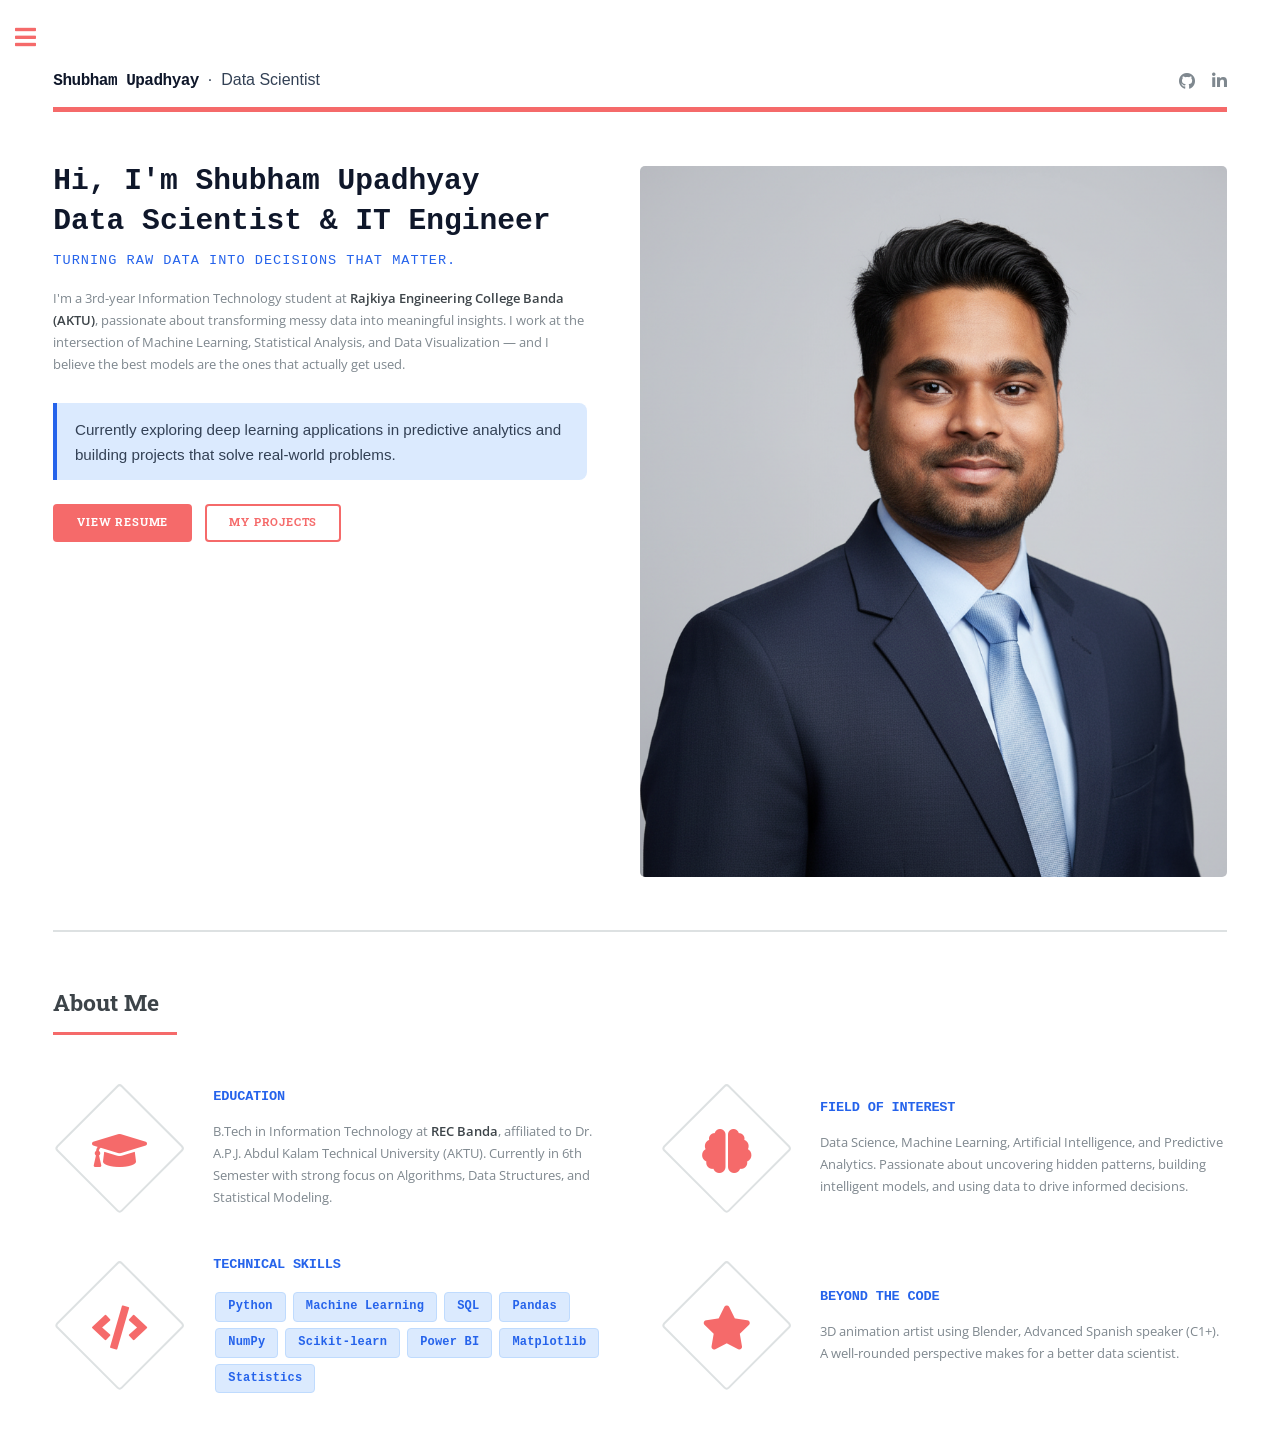
==== index.html @ db07704b "Initial commit - Portfolio website" ====
<!DOCTYPE HTML>
<html>
<head>
	<title>Shubham Upadhyay | Data Scientist</title>
	<meta charset="utf-8" />
	<meta name="viewport" content="width=device-width, initial-scale=1, user-scalable=no" />
	<link rel="stylesheet" href="assets/css/main.css" />
</head>
<body class="is-preload">
<div id="wrapper">
	<div id="main">
		<div class="inner">

			<header id="header">
				<a href="index.html" class="logo"><strong>Shubham Upadhyay</strong> &nbsp;·&nbsp; Data Scientist</a>
				<ul class="icons">
					<li><a href="https://github.com/crazyshubham" target="_blank" class="icon brands fa-github"><span class="label">GitHub</span></a></li>
					<li><a href="https://www.linkedin.com/in/shubham-upadhyay-b064a9296" target="_blank" class="icon brands fa-linkedin-in"><span class="label">LinkedIn</span></a></li>
				</ul>
			</header>

			<section id="banner">
				<div class="content">
					<header>
						<h1>Hi, I'm Shubham Upadhyay<br />Data Scientist & IT Engineer</h1>
						<p>Turning raw data into decisions that matter.</p>
					</header>
					<p>I'm a 3rd-year Information Technology student at <strong>Rajkiya Engineering College Banda (AKTU)</strong>, passionate about transforming messy data into meaningful insights. I work at the intersection of Machine Learning, Statistical Analysis, and Data Visualization — and I believe the best models are the ones that actually get used.</p>
					<div class="highlight-bar">
						<p>Currently exploring deep learning applications in predictive analytics and building projects that solve real-world problems.</p>
					</div>
					<ul class="actions">
						<li><a href="resume.html" class="button big primary">View Resume</a></li>
						<li><a href="myproject.html" class="button big">My Projects</a></li>
					</ul>
				</div>
				<span class="image object">
					<img src="images/my image.png" alt="Shubham Upadhyay" />
				</span>
			</section>

			<section>
				<header class="major"><h2>About Me</h2></header>
				<div class="features">
					<article>
						<span class="icon solid fa-graduation-cap"></span>
						<div class="content">
							<h3>Education</h3>
							<p>B.Tech in Information Technology at <strong>REC Banda</strong>, affiliated to Dr. A.P.J. Abdul Kalam Technical University (AKTU). Currently in 6th Semester with strong focus on Algorithms, Data Structures, and Statistical Modeling.</p>
						</div>
					</article>
					<article>
						<span class="icon solid fa-brain"></span>
						<div class="content">
							<h3>Field of Interest</h3>
							<p>Data Science, Machine Learning, Artificial Intelligence, and Predictive Analytics. Passionate about uncovering hidden patterns, building intelligent models, and using data to drive informed decisions.</p>
						</div>
					</article>
					<article>
						<span class="icon solid fa-code"></span>
						<div class="content">
							<h3>Technical Skills</h3>
							<div style="margin-top:8px;">
								<span class="skill-badge">Python</span>
								<span class="skill-badge">Machine Learning</span>
								<span class="skill-badge">SQL</span>
								<span class="skill-badge">Pandas</span>
								<span class="skill-badge">NumPy</span>
								<span class="skill-badge">Scikit-learn</span>
								<span class="skill-badge">Power BI</span>
								<span class="skill-badge">Matplotlib</span>
								<span class="skill-badge">Statistics</span>
							</div>
						</div>
					</article>
					<article>
						<span class="icon solid fa-star"></span>
						<div class="content">
							<h3>Beyond the Code</h3>
							<p>3D animation artist using Blender, Advanced Spanish speaker (C1+). A well-rounded perspective makes for a better data scientist.</p>
						</div>
					</article>
				</div>
			</section>

		</div>
	</div>

	<div id="sidebar">
		<div class="inner">
			<nav id="menu">
				<header class="major"><h2>Navigation</h2></header>
				<ul>
					<li><a href="index.html">Home</a></li>
					<li><a href="resume.html">Resume</a></li>
					<li><a href="myproject.html">My Projects</a></li>
					<li><a href="beyond.html">Beyond the Code</a></li>
				</ul>
			</nav>
			<section>
				<header class="major"><h2>Get in Touch</h2></header>
				<p>Always open to data science collaborations, internship opportunities, or just geeking out about ML. Feel free to reach out!</p>
				<ul class="contact">
					<li class="icon solid fa-envelope"><a href="mailto:shubham2005kumarupadhyay@gmail.com">shubham2005kumarupadhyay@gmail.com</a></li>
					<li class="icon solid fa-map-marker-alt">Uttar Pradesh, India</li>
					<li class="icon brands fa-github"><a href="https://github.com/crazyshubham" target="_blank">github.com/crazyshubham</a></li>
					<li class="icon brands fa-linkedin-in"><a href="https://www.linkedin.com/in/shubham-upadhyay-b064a9296" target="_blank">linkedin/shubham-upadhyay</a></li>
					<li class="icon solid fa-table"><a href="https://public.tableau.com/app/profile/shubham.upadhyay7079" target="_blank">Tableau/shubham-upadhyay</a></li>
					
				</ul>
			</section>
			<footer id="footer">
				<p class="copyright">&copy; 2025 Shubham Upadhyay. All rights reserved.</p>
			</footer>
		</div>
	</div>
</div>
<script src="assets/js/jquery.min.js"></script>
<script src="assets/js/browser.min.js"></script>
<script src="assets/js/breakpoints.min.js"></script>
<script src="assets/js/util.js"></script>
<script src="assets/js/main.js"></script>
</body>
</html>
---- assets/css/main.css ----
@import url(fontawesome-all.min.css);
@import url("https://fonts.googleapis.com/css?family=Open+Sans:400,600,400italic,600italic|Roboto+Slab:400,700");
/*
	Editorial by HTML5 UP
	html5up.net | @ajlkn
	Free for personal and commercial use under the CCA 3.0 license (html5up.net/license)
*/
html, body, div, span, applet, object,
iframe, h1, h2, h3, h4, h5, h6, p, blockquote,
pre, a, abbr, acronym, address, big, cite,
code, del, dfn, em, img, ins, kbd, q, s, samp,
small, strike, strong, sub, sup, tt, var, b,
u, i, center, dl, dt, dd, ol, ul, li, fieldset,
form, label, legend, table, caption, tbody,
tfoot, thead, tr, th, td, article, aside,
canvas, details, embed, figure, figcaption,
footer, header, hgroup, menu, nav, output, ruby,
section, summary, time, mark, audio, video {
  margin: 0;
  padding: 0;
  border: 0;
  font-size: 100%;
  font: inherit;
  vertical-align: baseline; }

article, aside, details, figcaption, figure,
footer, header, hgroup, menu, nav, section {
  display: block; }

body {
  line-height: 1; }

ol, ul {
  list-style: none; }

blockquote, q {
  quotes: none; }
  blockquote:before, blockquote:after, q:before, q:after {
    content: '';
    content: none; }

table {
  border-collapse: collapse;
  border-spacing: 0; }

body {
  -webkit-text-size-adjust: none; }

mark {
  background-color: transparent;
  color: inherit; }

input::-moz-focus-inner {
  border: 0;
  padding: 0; }

input, select, textarea {
  -moz-appearance: none;
  -webkit-appearance: none;
  -ms-appearance: none;
  appearance: none; }

/* Basic */
@-ms-viewport {
  width: device-width; }

body {
  -ms-overflow-style: scrollbar; }

@media screen and (max-width: 480px) {
  html, body {
    min-width: 320px; } }

html {
  box-sizing: border-box; }

*, *:before, *:after {
  box-sizing: inherit; }

body {
  background: #ffffff; }
  body.is-preload *, body.is-preload *:before, body.is-preload *:after, body.is-resizing *, body.is-resizing *:before, body.is-resizing *:after {
    -moz-animation: none !important;
    -webkit-animation: none !important;
    -ms-animation: none !important;
    animation: none !important;
    -moz-transition: none !important;
    -webkit-transition: none !important;
    -ms-transition: none !important;
    transition: none !important; }

/* Type */
body, input, select, textarea {
  color: #7f888f;
  font-family: "Open Sans", sans-serif;
  font-size: 13pt;
  font-weight: 400;
  line-height: 1.65; }
  @media screen and (max-width: 1680px) {
    body, input, select, textarea {
      font-size: 11pt; } }
  @media screen and (max-width: 1280px) {
    body, input, select, textarea {
      font-size: 10pt; } }
  @media screen and (max-width: 360px) {
    body, input, select, textarea {
      font-size: 9pt; } }

a {
  -moz-transition: color 0.2s ease-in-out, border-bottom-color 0.2s ease-in-out;
  -webkit-transition: color 0.2s ease-in-out, border-bottom-color 0.2s ease-in-out;
  -ms-transition: color 0.2s ease-in-out, border-bottom-color 0.2s ease-in-out;
  transition: color 0.2s ease-in-out, border-bottom-color 0.2s ease-in-out;
  border-bottom: dotted 1px;
  color: #f56a6a;
  text-decoration: none; }
  a:hover {
    border-bottom-color: #f56a6a;
    color: #f56a6a !important; }
    a:hover strong {
      color: inherit; }

strong, b {
  color: #3d4449;
  font-weight: 600; }

em, i {
  font-style: italic; }

p {
  margin: 0 0 2em 0; }

h1, h2, h3, h4, h5, h6 {
  color: #3d4449;
  font-family: "Roboto Slab", serif;
  font-weight: 700;
  line-height: 1.5;
  margin: 0 0 1em 0; }
  h1 a, h2 a, h3 a, h4 a, h5 a, h6 a {
    color: inherit;
    text-decoration: none;
    border-bottom: 0; }

h1 {
  font-size: 4em;
  margin: 0 0 0.5em 0;
  line-height: 1.3; }

h2 {
  font-size: 1.75em; }

h3 {
  font-size: 1.25em; }

h4 {
  font-size: 1.1em; }

h5 {
  font-size: 0.9em; }

h6 {
  font-size: 0.7em; }

@media screen and (max-width: 1680px) {
  h1 {
    font-size: 3.5em; } }

@media screen and (max-width: 980px) {
  h1 {
    font-size: 3.25em; } }

@media screen and (max-width: 736px) {
  h1 {
    font-size: 2em;
    line-height: 1.4; }
  h2 {
    font-size: 1.5em; } }

sub {
  font-size: 0.8em;
  position: relative;
  top: 0.5em; }

sup {
  font-size: 0.8em;
  position: relative;
  top: -0.5em; }

blockquote {
  border-left: solid 3px rgba(210, 215, 217, 0.75);
  font-style: italic;
  margin: 0 0 2em 0;
  padding: 0.5em 0 0.5em 2em; }

code {
  background: rgba(230, 235, 237, 0.25);
  border-radius: 0.375em;
  border: solid 1px rgba(210, 215, 217, 0.75);
  font-family: "Courier New", monospace;
  font-size: 0.9em;
  margin: 0 0.25em;
  padding: 0.25em 0.65em; }

pre {
  -webkit-overflow-scrolling: touch;
  font-family: "Courier New", monospace;
  font-size: 0.9em;
  margin: 0 0 2em 0; }
  pre code {
    display: block;
    line-height: 1.75;
    padding: 1em 1.5em;
    overflow-x: auto; }

hr {
  border: 0;
  border-bottom: solid 1px rgba(210, 215, 217, 0.75);
  margin: 2em 0; }
  hr.major {
    margin: 3em 0; }

.align-left {
  text-align: left; }

.align-center {
  text-align: center; }

.align-right {
  text-align: right; }

/* Row */
.row {
  display: flex;
  flex-wrap: wrap;
  box-sizing: border-box;
  align-items: stretch; }
  .row > * {
    box-sizing: border-box; }
  .row.gtr-uniform > * > :last-child {
    margin-bottom: 0; }
  .row.aln-left {
    justify-content: flex-start; }
  .row.aln-center {
    justify-content: center; }
  .row.aln-right {
    justify-content: flex-end; }
  .row.aln-top {
    align-items: flex-start; }
  .row.aln-middle {
    align-items: center; }
  .row.aln-bottom {
    align-items: flex-end; }
  .row > .imp {
    order: -1; }
  .row > .col-1 {
    width: 8.33333%; }
  .row > .off-1 {
    margin-left: 8.33333%; }
  .row > .col-2 {
    width: 16.66667%; }
  .row > .off-2 {
    margin-left: 16.66667%; }
  .row > .col-3 {
    width: 25%; }
  .row > .off-3 {
    margin-left: 25%; }
  .row > .col-4 {
    width: 33.33333%; }
  .row > .off-4 {
    margin-left: 33.33333%; }
  .row > .col-5 {
    width: 41.66667%; }
  .row > .off-5 {
    margin-left: 41.66667%; }
  .row > .col-6 {
    width: 50%; }
  .row > .off-6 {
    margin-left: 50%; }
  .row > .col-7 {
    width: 58.33333%; }
  .row > .off-7 {
    margin-left: 58.33333%; }
  .row > .col-8 {
    width: 66.66667%; }
  .row > .off-8 {
    margin-left: 66.66667%; }
  .row > .col-9 {
    width: 75%; }
  .row > .off-9 {
    margin-left: 75%; }
  .row > .col-10 {
    width: 83.33333%; }
  .row > .off-10 {
    margin-left: 83.33333%; }
  .row > .col-11 {
    width: 91.66667%; }
  .row > .off-11 {
    margin-left: 91.66667%; }
  .row > .col-12 {
    width: 100%; }
  .row > .off-12 {
    margin-left: 100%; }
  .row.gtr-0 {
    margin-top: 0;
    margin-left: 0em; }
    .row.gtr-0 > * {
      padding: 0 0 0 0em; }
    .row.gtr-0.gtr-uniform {
      margin-top: 0em; }
      .row.gtr-0.gtr-uniform > * {
        padding-top: 0em; }
  .row.gtr-25 {
    margin-top: 0;
    margin-left: -0.375em; }
    .row.gtr-25 > * {
      padding: 0 0 0 0.375em; }
    .row.gtr-25.gtr-uniform {
      margin-top: -0.375em; }
      .row.gtr-25.gtr-uniform > * {
        padding-top: 0.375em; }
  .row.gtr-50 {
    margin-top: 0;
    margin-left: -0.75em; }
    .row.gtr-50 > * {
      padding: 0 0 0 0.75em; }
    .row.gtr-50.gtr-uniform {
      margin-top: -0.75em; }
      .row.gtr-50.gtr-uniform > * {
        padding-top: 0.75em; }
  .row {
    margin-top: 0;
    margin-left: -1.5em; }
    .row > * {
      padding: 0 0 0 1.5em; }
    .row.gtr-uniform {
      margin-top: -1.5em; }
      .row.gtr-uniform > * {
        padding-top: 1.5em; }
  .row.gtr-150 {
    margin-top: 0;
    margin-left: -2.25em; }
    .row.gtr-150 > * {
      padding: 0 0 0 2.25em; }
    .row.gtr-150.gtr-uniform {
      margin-top: -2.25em; }
      .row.gtr-150.gtr-uniform > * {
        padding-top: 2.25em; }
  .row.gtr-200 {
    margin-top: 0;
    margin-left: -3em; }
    .row.gtr-200 > * {
      padding: 0 0 0 3em; }
    .row.gtr-200.gtr-uniform {
      margin-top: -3em; }
      .row.gtr-200.gtr-uniform > * {
        padding-top: 3em; }
  @media screen and (max-width: 1680px) {
    .row {
      display: flex;
      flex-wrap: wrap;
      box-sizing: border-box;
      align-items: stretch; }
      .row > * {
        box-sizing: border-box; }
      .row.gtr-uniform > * > :last-child {
        margin-bottom: 0; }
      .row.aln-left {
        justify-content: flex-start; }
      .row.aln-center {
        justify-content: center; }
      .row.aln-right {
        justify-content: flex-end; }
      .row.aln-top {
        align-items: flex-start; }
      .row.aln-middle {
        align-items: center; }
      .row.aln-bottom {
        align-items: flex-end; }
      .row > .imp-xlarge {
        order: -1; }
      .row > .col-1-xlarge {
        width: 8.33333%; }
      .row > .off-1-xlarge {
        margin-left: 8.33333%; }
      .row > .col-2-xlarge {
        width: 16.66667%; }
      .row > .off-2-xlarge {
        margin-left: 16.66667%; }
      .row > .col-3-xlarge {
        width: 25%; }
      .row > .off-3-xlarge {
        margin-left: 25%; }
      .row > .col-4-xlarge {
        width: 33.33333%; }
      .row > .off-4-xlarge {
        margin-left: 33.33333%; }
      .row > .col-5-xlarge {
        width: 41.66667%; }
      .row > .off-5-xlarge {
        margin-left: 41.66667%; }
      .row > .col-6-xlarge {
        width: 50%; }
      .row > .off-6-xlarge {
        margin-left: 50%; }
      .row > .col-7-xlarge {
        width: 58.33333%; }
      .row > .off-7-xlarge {
        margin-left: 58.33333%; }
      .row > .col-8-xlarge {
        width: 66.66667%; }
      .row > .off-8-xlarge {
        margin-left: 66.66667%; }
      .row > .col-9-xlarge {
        width: 75%; }
      .row > .off-9-xlarge {
        margin-left: 75%; }
      .row > .col-10-xlarge {
        width: 83.33333%; }
      .row > .off-10-xlarge {
        margin-left: 83.33333%; }
      .row > .col-11-xlarge {
        width: 91.66667%; }
      .row > .off-11-xlarge {
        margin-left: 91.66667%; }
      .row > .col-12-xlarge {
        width: 100%; }
      .row > .off-12-xlarge {
        margin-left: 100%; }
      .row.gtr-0 {
        margin-top: 0;
        margin-left: 0em; }
        .row.gtr-0 > * {
          padding: 0 0 0 0em; }
        .row.gtr-0.gtr-uniform {
          margin-top: 0em; }
          .row.gtr-0.gtr-uniform > * {
            padding-top: 0em; }
      .row.gtr-25 {
        margin-top: 0;
        margin-left: -0.375em; }
        .row.gtr-25 > * {
          padding: 0 0 0 0.375em; }
        .row.gtr-25.gtr-uniform {
          margin-top: -0.375em; }
          .row.gtr-25.gtr-uniform > * {
            padding-top: 0.375em; }
      .row.gtr-50 {
        margin-top: 0;
        margin-left: -0.75em; }
        .row.gtr-50 > * {
          padding: 0 0 0 0.75em; }
        .row.gtr-50.gtr-uniform {
          margin-top: -0.75em; }
          .row.gtr-50.gtr-uniform > * {
            padding-top: 0.75em; }
      .row {
        margin-top: 0;
        margin-left: -1.5em; }
        .row > * {
          padding: 0 0 0 1.5em; }
        .row.gtr-uniform {
          margin-top: -1.5em; }
          .row.gtr-uniform > * {
            padding-top: 1.5em; }
      .row.gtr-150 {
        margin-top: 0;
        margin-left: -2.25em; }
        .row.gtr-150 > * {
          padding: 0 0 0 2.25em; }
        .row.gtr-150.gtr-uniform {
          margin-top: -2.25em; }
          .row.gtr-150.gtr-uniform > * {
            padding-top: 2.25em; }
      .row.gtr-200 {
        margin-top: 0;
        margin-left: -3em; }
        .row.gtr-200 > * {
          padding: 0 0 0 3em; }
        .row.gtr-200.gtr-uniform {
          margin-top: -3em; }
          .row.gtr-200.gtr-uniform > * {
            padding-top: 3em; } }
  @media screen and (max-width: 1280px) {
    .row {
      display: flex;
      flex-wrap: wrap;
      box-sizing: border-box;
      align-items: stretch; }
      .row > * {
        box-sizing: border-box; }
      .row.gtr-uniform > * > :last-child {
        margin-bottom: 0; }
      .row.aln-left {
        justify-content: flex-start; }
      .row.aln-center {
        justify-content: center; }
      .row.aln-right {
        justify-content: flex-end; }
      .row.aln-top {
        align-items: flex-start; }
      .row.aln-middle {
        align-items: center; }
      .row.aln-bottom {
        align-items: flex-end; }
      .row > .imp-large {
        order: -1; }
      .row > .col-1-large {
        width: 8.33333%; }
      .row > .off-1-large {
        margin-left: 8.33333%; }
      .row > .col-2-large {
        width: 16.66667%; }
      .row > .off-2-large {
        margin-left: 16.66667%; }
      .row > .col-3-large {
        width: 25%; }
      .row > .off-3-large {
        margin-left: 25%; }
      .row > .col-4-large {
        width: 33.33333%; }
      .row > .off-4-large {
        margin-left: 33.33333%; }
      .row > .col-5-large {
        width: 41.66667%; }
      .row > .off-5-large {
        margin-left: 41.66667%; }
      .row > .col-6-large {
        width: 50%; }
      .row > .off-6-large {
        margin-left: 50%; }
      .row > .col-7-large {
        width: 58.33333%; }
      .row > .off-7-large {
        margin-left: 58.33333%; }
      .row > .col-8-large {
        width: 66.66667%; }
      .row > .off-8-large {
        margin-left: 66.66667%; }
      .row > .col-9-large {
        width: 75%; }
      .row > .off-9-large {
        margin-left: 75%; }
      .row > .col-10-large {
        width: 83.33333%; }
      .row > .off-10-large {
        margin-left: 83.33333%; }
      .row > .col-11-large {
        width: 91.66667%; }
      .row > .off-11-large {
        margin-left: 91.66667%; }
      .row > .col-12-large {
        width: 100%; }
      .row > .off-12-large {
        margin-left: 100%; }
      .row.gtr-0 {
        margin-top: 0;
        margin-left: 0em; }
        .row.gtr-0 > * {
          padding: 0 0 0 0em; }
        .row.gtr-0.gtr-uniform {
          margin-top: 0em; }
          .row.gtr-0.gtr-uniform > * {
            padding-top: 0em; }
      .row.gtr-25 {
        margin-top: 0;
        margin-left: -0.375em; }
        .row.gtr-25 > * {
          padding: 0 0 0 0.375em; }
        .row.gtr-25.gtr-uniform {
          margin-top: -0.375em; }
          .row.gtr-25.gtr-uniform > * {
            padding-top: 0.375em; }
      .row.gtr-50 {
        margin-top: 0;
        margin-left: -0.75em; }
        .row.gtr-50 > * {
          padding: 0 0 0 0.75em; }
        .row.gtr-50.gtr-uniform {
          margin-top: -0.75em; }
          .row.gtr-50.gtr-uniform > * {
            padding-top: 0.75em; }
      .row {
        margin-top: 0;
        margin-left: -1.5em; }
        .row > * {
          padding: 0 0 0 1.5em; }
        .row.gtr-uniform {
          margin-top: -1.5em; }
          .row.gtr-uniform > * {
            padding-top: 1.5em; }
      .row.gtr-150 {
        margin-top: 0;
        margin-left: -2.25em; }
        .row.gtr-150 > * {
          padding: 0 0 0 2.25em; }
        .row.gtr-150.gtr-uniform {
          margin-top: -2.25em; }
          .row.gtr-150.gtr-uniform > * {
            padding-top: 2.25em; }
      .row.gtr-200 {
        margin-top: 0;
        margin-left: -3em; }
        .row.gtr-200 > * {
          padding: 0 0 0 3em; }
        .row.gtr-200.gtr-uniform {
          margin-top: -3em; }
          .row.gtr-200.gtr-uniform > * {
            padding-top: 3em; } }
  @media screen and (max-width: 980px) {
    .row {
      display: flex;
      flex-wrap: wrap;
      box-sizing: border-box;
      align-items: stretch; }
      .row > * {
        box-sizing: border-box; }
      .row.gtr-uniform > * > :last-child {
        margin-bottom: 0; }
      .row.aln-left {
        justify-content: flex-start; }
      .row.aln-center {
        justify-content: center; }
      .row.aln-right {
        justify-content: flex-end; }
      .row.aln-top {
        align-items: flex-start; }
      .row.aln-middle {
        align-items: center; }
      .row.aln-bottom {
        align-items: flex-end; }
      .row > .imp-medium {
        order: -1; }
      .row > .col-1-medium {
        width: 8.33333%; }
      .row > .off-1-medium {
        margin-left: 8.33333%; }
      .row > .col-2-medium {
        width: 16.66667%; }
      .row > .off-2-medium {
        margin-left: 16.66667%; }
      .row > .col-3-medium {
        width: 25%; }
      .row > .off-3-medium {
        margin-left: 25%; }
      .row > .col-4-medium {
        width: 33.33333%; }
      .row > .off-4-medium {
        margin-left: 33.33333%; }
      .row > .col-5-medium {
        width: 41.66667%; }
      .row > .off-5-medium {
        margin-left: 41.66667%; }
      .row > .col-6-medium {
        width: 50%; }
      .row > .off-6-medium {
        margin-left: 50%; }
      .row > .col-7-medium {
        width: 58.33333%; }
      .row > .off-7-medium {
        margin-left: 58.33333%; }
      .row > .col-8-medium {
        width: 66.66667%; }
      .row > .off-8-medium {
        margin-left: 66.66667%; }
      .row > .col-9-medium {
        width: 75%; }
      .row > .off-9-medium {
        margin-left: 75%; }
      .row > .col-10-medium {
        width: 83.33333%; }
      .row > .off-10-medium {
        margin-left: 83.33333%; }
      .row > .col-11-medium {
        width: 91.66667%; }
      .row > .off-11-medium {
        margin-left: 91.66667%; }
      .row > .col-12-medium {
        width: 100%; }
      .row > .off-12-medium {
        margin-left: 100%; }
      .row.gtr-0 {
        margin-top: 0;
        margin-left: 0em; }
        .row.gtr-0 > * {
          padding: 0 0 0 0em; }
        .row.gtr-0.gtr-uniform {
          margin-top: 0em; }
          .row.gtr-0.gtr-uniform > * {
            padding-top: 0em; }
      .row.gtr-25 {
        margin-top: 0;
        margin-left: -0.375em; }
        .row.gtr-25 > * {
          padding: 0 0 0 0.375em; }
        .row.gtr-25.gtr-uniform {
          margin-top: -0.375em; }
          .row.gtr-25.gtr-uniform > * {
            padding-top: 0.375em; }
      .row.gtr-50 {
        margin-top: 0;
        margin-left: -0.75em; }
        .row.gtr-50 > * {
          padding: 0 0 0 0.75em; }
        .row.gtr-50.gtr-uniform {
          margin-top: -0.75em; }
          .row.gtr-50.gtr-uniform > * {
            padding-top: 0.75em; }
      .row {
        margin-top: 0;
        margin-left: -1.5em; }
        .row > * {
          padding: 0 0 0 1.5em; }
        .row.gtr-uniform {
          margin-top: -1.5em; }
          .row.gtr-uniform > * {
            padding-top: 1.5em; }
      .row.gtr-150 {
        margin-top: 0;
        margin-left: -2.25em; }
        .row.gtr-150 > * {
          padding: 0 0 0 2.25em; }
        .row.gtr-150.gtr-uniform {
          margin-top: -2.25em; }
          .row.gtr-150.gtr-uniform > * {
            padding-top: 2.25em; }
      .row.gtr-200 {
        margin-top: 0;
        margin-left: -3em; }
        .row.gtr-200 > * {
          padding: 0 0 0 3em; }
        .row.gtr-200.gtr-uniform {
          margin-top: -3em; }
          .row.gtr-200.gtr-uniform > * {
            padding-top: 3em; } }
  @media screen and (max-width: 736px) {
    .row {
      display: flex;
      flex-wrap: wrap;
      box-sizing: border-box;
      align-items: stretch; }
      .row > * {
        box-sizing: border-box; }
      .row.gtr-uniform > * > :last-child {
        margin-bottom: 0; }
      .row.aln-left {
        justify-content: flex-start; }
      .row.aln-center {
        justify-content: center; }
      .row.aln-right {
        justify-content: flex-end; }
      .row.aln-top {
        align-items: flex-start; }
      .row.aln-middle {
        align-items: center; }
      .row.aln-bottom {
        align-items: flex-end; }
      .row > .imp-small {
        order: -1; }
      .row > .col-1-small {
        width: 8.33333%; }
      .row > .off-1-small {
        margin-left: 8.33333%; }
      .row > .col-2-small {
        width: 16.66667%; }
      .row > .off-2-small {
        margin-left: 16.66667%; }
      .row > .col-3-small {
        width: 25%; }
      .row > .off-3-small {
        margin-left: 25%; }
      .row > .col-4-small {
        width: 33.33333%; }
      .row > .off-4-small {
        margin-left: 33.33333%; }
      .row > .col-5-small {
        width: 41.66667%; }
      .row > .off-5-small {
        margin-left: 41.66667%; }
      .row > .col-6-small {
        width: 50%; }
      .row > .off-6-small {
        margin-left: 50%; }
      .row > .col-7-small {
        width: 58.33333%; }
      .row > .off-7-small {
        margin-left: 58.33333%; }
      .row > .col-8-small {
        width: 66.66667%; }
      .row > .off-8-small {
        margin-left: 66.66667%; }
      .row > .col-9-small {
        width: 75%; }
      .row > .off-9-small {
        margin-left: 75%; }
      .row > .col-10-small {
        width: 83.33333%; }
      .row > .off-10-small {
        margin-left: 83.33333%; }
      .row > .col-11-small {
        width: 91.66667%; }
      .row > .off-11-small {
        margin-left: 91.66667%; }
      .row > .col-12-small {
        width: 100%; }
      .row > .off-12-small {
        margin-left: 100%; }
      .row.gtr-0 {
        margin-top: 0;
        margin-left: 0em; }
        .row.gtr-0 > * {
          padding: 0 0 0 0em; }
        .row.gtr-0.gtr-uniform {
          margin-top: 0em; }
          .row.gtr-0.gtr-uniform > * {
            padding-top: 0em; }
      .row.gtr-25 {
        margin-top: 0;
        margin-left: -0.375em; }
        .row.gtr-25 > * {
          padding: 0 0 0 0.375em; }
        .row.gtr-25.gtr-uniform {
          margin-top: -0.375em; }
          .row.gtr-25.gtr-uniform > * {
            padding-top: 0.375em; }
      .row.gtr-50 {
        margin-top: 0;
        margin-left: -0.75em; }
        .row.gtr-50 > * {
          padding: 0 0 0 0.75em; }
        .row.gtr-50.gtr-uniform {
          margin-top: -0.75em; }
          .row.gtr-50.gtr-uniform > * {
            padding-top: 0.75em; }
      .row {
        margin-top: 0;
        margin-left: -1.5em; }
        .row > * {
          padding: 0 0 0 1.5em; }
        .row.gtr-uniform {
          margin-top: -1.5em; }
          .row.gtr-uniform > * {
            padding-top: 1.5em; }
      .row.gtr-150 {
        margin-top: 0;
        margin-left: -2.25em; }
        .row.gtr-150 > * {
          padding: 0 0 0 2.25em; }
        .row.gtr-150.gtr-uniform {
          margin-top: -2.25em; }
          .row.gtr-150.gtr-uniform > * {
            padding-top: 2.25em; }
      .row.gtr-200 {
        margin-top: 0;
        margin-left: -3em; }
        .row.gtr-200 > * {
          padding: 0 0 0 3em; }
        .row.gtr-200.gtr-uniform {
          margin-top: -3em; }
          .row.gtr-200.gtr-uniform > * {
            padding-top: 3em; } }
  @media screen and (max-width: 480px) {
    .row {
      display: flex;
      flex-wrap: wrap;
      box-sizing: border-box;
      align-items: stretch; }
      .row > * {
        box-sizing: border-box; }
      .row.gtr-uniform > * > :last-child {
        margin-bottom: 0; }
      .row.aln-left {
        justify-content: flex-start; }
      .row.aln-center {
        justify-content: center; }
      .row.aln-right {
        justify-content: flex-end; }
      .row.aln-top {
        align-items: flex-start; }
      .row.aln-middle {
        align-items: center; }
      .row.aln-bottom {
        align-items: flex-end; }
      .row > .imp-xsmall {
        order: -1; }
      .row > .col-1-xsmall {
        width: 8.33333%; }
      .row > .off-1-xsmall {
        margin-left: 8.33333%; }
      .row > .col-2-xsmall {
        width: 16.66667%; }
      .row > .off-2-xsmall {
        margin-left: 16.66667%; }
      .row > .col-3-xsmall {
        width: 25%; }
      .row > .off-3-xsmall {
        margin-left: 25%; }
      .row > .col-4-xsmall {
        width: 33.33333%; }
      .row > .off-4-xsmall {
        margin-left: 33.33333%; }
      .row > .col-5-xsmall {
        width: 41.66667%; }
      .row > .off-5-xsmall {
        margin-left: 41.66667%; }
      .row > .col-6-xsmall {
        width: 50%; }
      .row > .off-6-xsmall {
        margin-left: 50%; }
      .row > .col-7-xsmall {
        width: 58.33333%; }
      .row > .off-7-xsmall {
        margin-left: 58.33333%; }
      .row > .col-8-xsmall {
        width: 66.66667%; }
      .row > .off-8-xsmall {
        margin-left: 66.66667%; }
      .row > .col-9-xsmall {
        width: 75%; }
      .row > .off-9-xsmall {
        margin-left: 75%; }
      .row > .col-10-xsmall {
        width: 83.33333%; }
      .row > .off-10-xsmall {
        margin-left: 83.33333%; }
      .row > .col-11-xsmall {
        width: 91.66667%; }
      .row > .off-11-xsmall {
        margin-left: 91.66667%; }
      .row > .col-12-xsmall {
        width: 100%; }
      .row > .off-12-xsmall {
        margin-left: 100%; }
      .row.gtr-0 {
        margin-top: 0;
        margin-left: 0em; }
        .row.gtr-0 > * {
          padding: 0 0 0 0em; }
        .row.gtr-0.gtr-uniform {
          margin-top: 0em; }
          .row.gtr-0.gtr-uniform > * {
            padding-top: 0em; }
      .row.gtr-25 {
        margin-top: 0;
        margin-left: -0.375em; }
        .row.gtr-25 > * {
          padding: 0 0 0 0.375em; }
        .row.gtr-25.gtr-uniform {
          margin-top: -0.375em; }
          .row.gtr-25.gtr-uniform > * {
            padding-top: 0.375em; }
      .row.gtr-50 {
        margin-top: 0;
        margin-left: -0.75em; }
        .row.gtr-50 > * {
          padding: 0 0 0 0.75em; }
        .row.gtr-50.gtr-uniform {
          margin-top: -0.75em; }
          .row.gtr-50.gtr-uniform > * {
            padding-top: 0.75em; }
      .row {
        margin-top: 0;
        margin-left: -1.5em; }
        .row > * {
          padding: 0 0 0 1.5em; }
        .row.gtr-uniform {
          margin-top: -1.5em; }
          .row.gtr-uniform > * {
            padding-top: 1.5em; }
      .row.gtr-150 {
        margin-top: 0;
        margin-left: -2.25em; }
        .row.gtr-150 > * {
          padding: 0 0 0 2.25em; }
        .row.gtr-150.gtr-uniform {
          margin-top: -2.25em; }
          .row.gtr-150.gtr-uniform > * {
            padding-top: 2.25em; }
      .row.gtr-200 {
        margin-top: 0;
        margin-left: -3em; }
        .row.gtr-200 > * {
          padding: 0 0 0 3em; }
        .row.gtr-200.gtr-uniform {
          margin-top: -3em; }
          .row.gtr-200.gtr-uniform > * {
            padding-top: 3em; } }

/* Section/Article */
section.special, article.special {
  text-align: center; }

header p {
  font-family: "Roboto Slab", serif;
  font-size: 1em;
  font-weight: 400;
  letter-spacing: 0.075em;
  margin-top: -0.5em;
  text-transform: uppercase; }

header.major > :last-child {
  border-bottom: solid 3px #f56a6a;
  display: inline-block;
  margin: 0 0 2em 0;
  padding: 0 0.75em 0.5em 0; }

header.main > :last-child {
  margin: 0 0 1em 0; }

/* Form */
form {
  margin: 0 0 2em 0; }

label {
  color: #3d4449;
  display: block;
  font-size: 0.9em;
  font-weight: 600;
  margin: 0 0 1em 0; }

input[type="text"],
input[type="password"],
input[type="email"],
input[type="tel"],
input[type="search"],
input[type="url"],
select,
textarea {
  -moz-appearance: none;
  -webkit-appearance: none;
  -ms-appearance: none;
  appearance: none;
  background: #ffffff;
  border-radius: 0.375em;
  border: none;
  border: solid 1px rgba(210, 215, 217, 0.75);
  color: inherit;
  display: block;
  outline: 0;
  padding: 0 1em;
  text-decoration: none;
  width: 100%; }
  input[type="text"]:invalid,
  input[type="password"]:invalid,
  input[type="email"]:invalid,
  input[type="tel"]:invalid,
  input[type="search"]:invalid,
  input[type="url"]:invalid,
  select:invalid,
  textarea:invalid {
    box-shadow: none; }
  input[type="text"]:focus,
  input[type="password"]:focus,
  input[type="email"]:focus,
  input[type="tel"]:focus,
  input[type="search"]:focus,
  input[type="url"]:focus,
  select:focus,
  textarea:focus {
    border-color: #f56a6a;
    box-shadow: 0 0 0 1px #f56a6a; }

select {
  background-image: url("data:image/svg+xml;charset=utf8,%3Csvg xmlns='http://www.w3.org/2000/svg' width='40' height='40' preserveAspectRatio='none' viewBox='0 0 40 40'%3E%3Cpath d='M9.4,12.3l10.4,10.4l10.4-10.4c0.2-0.2,0.5-0.4,0.9-0.4c0.3,0,0.6,0.1,0.9,0.4l3.3,3.3c0.2,0.2,0.4,0.5,0.4,0.9 c0,0.4-0.1,0.6-0.4,0.9L20.7,31.9c-0.2,0.2-0.5,0.4-0.9,0.4c-0.3,0-0.6-0.1-0.9-0.4L4.3,17.3c-0.2-0.2-0.4-0.5-0.4-0.9 c0-0.4,0.1-0.6,0.4-0.9l3.3-3.3c0.2-0.2,0.5-0.4,0.9-0.4S9.1,12.1,9.4,12.3z' fill='rgba(210, 215, 217, 0.75)' /%3E%3C/svg%3E");
  background-size: 1.25em;
  background-repeat: no-repeat;
  background-position: calc(100% - 1em) center;
  height: 2.75em;
  padding-right: 2.75em;
  text-overflow: ellipsis; }
  select option {
    color: #3d4449;
    background: #ffffff; }
  select:focus::-ms-value {
    background-color: transparent; }
  select::-ms-expand {
    display: none; }

input[type="text"],
input[type="password"],
input[type="email"],
input[type="tel"],
input[type="search"],
input[type="url"],
select {
  height: 2.75em; }

textarea {
  padding: 0.75em 1em; }

input[type="checkbox"],
input[type="radio"] {
  -moz-appearance: none;
  -webkit-appearance: none;
  -ms-appearance: none;
  appearance: none;
  display: block;
  float: left;
  margin-right: -2em;
  opacity: 0;
  width: 1em;
  z-index: -1; }
  input[type="checkbox"] + label,
  input[type="radio"] + label {
    text-decoration: none;
    color: #7f888f;
    cursor: pointer;
    display: inline-block;
    font-size: 1em;
    font-weight: 400;
    padding-left: 2.4em;
    padding-right: 0.75em;
    position: relative; }
    input[type="checkbox"] + label:before,
    input[type="radio"] + label:before {
      -moz-osx-font-smoothing: grayscale;
      -webkit-font-smoothing: antialiased;
      display: inline-block;
      font-style: normal;
      font-variant: normal;
      text-rendering: auto;
      line-height: 1;
      text-transform: none !important;
      font-family: 'Font Awesome 5 Free';
      font-weight: 900; }
    input[type="checkbox"] + label:before,
    input[type="radio"] + label:before {
      background: #ffffff;
      border-radius: 0.375em;
      border: solid 1px rgba(210, 215, 217, 0.75);
      content: '';
      display: inline-block;
      font-size: 0.8em;
      height: 2.0625em;
      left: 0;
      line-height: 2.0625em;
      position: absolute;
      text-align: center;
      top: 0;
      width: 2.0625em; }
  input[type="checkbox"]:checked + label:before,
  input[type="radio"]:checked + label:before {
    background: #3d4449;
    border-color: #3d4449;
    color: #ffffff;
    content: '\f00c'; }
  input[type="checkbox"]:focus + label:before,
  input[type="radio"]:focus + label:before {
    border-color: #f56a6a;
    box-shadow: 0 0 0 1px #f56a6a; }

input[type="checkbox"] + label:before {
  border-radius: 0.375em; }

input[type="radio"] + label:before {
  border-radius: 100%; }

::-webkit-input-placeholder {
  color: #9fa3a6 !important;
  opacity: 1.0; }

:-moz-placeholder {
  color: #9fa3a6 !important;
  opacity: 1.0; }

::-moz-placeholder {
  color: #9fa3a6 !important;
  opacity: 1.0; }

:-ms-input-placeholder {
  color: #9fa3a6 !important;
  opacity: 1.0; }

/* Box */
.box {
  border-radius: 0.375em;
  border: solid 1px rgba(210, 215, 217, 0.75);
  margin-bottom: 2em;
  padding: 1.5em; }
  .box > :last-child,
  .box > :last-child > :last-child,
  .box > :last-child > :last-child > :last-child {
    margin-bottom: 0; }
  .box.alt {
    border: 0;
    border-radius: 0;
    padding: 0; }

/* Icon */
.icon {
  text-decoration: none;
  border-bottom: none;
  position: relative; }
  .icon:before {
    -moz-osx-font-smoothing: grayscale;
    -webkit-font-smoothing: antialiased;
    display: inline-block;
    font-style: normal;
    font-variant: normal;
    text-rendering: auto;
    line-height: 1;
    text-transform: none !important;
    font-family: 'Font Awesome 5 Free';
    font-weight: 400; }
  .icon > .label {
    display: none; }
  .icon:before {
    line-height: inherit; }
  .icon.solid:before {
    font-weight: 900; }
  .icon.brands:before {
    font-family: 'Font Awesome 5 Brands'; }

/* Image */
.image {
  border-radius: 0.375em;
  border: 0;
  display: inline-block;
  position: relative; }
  .image img {
    border-radius: 0.375em;
    display: block; }
  .image.left, .image.right {
    max-width: 40%; }
    .image.left img, .image.right img {
      width: 100%; }
  .image.left {
    float: left;
    padding: 0 1.5em 1em 0;
    top: 0.25em; }
  .image.right {
    float: right;
    padding: 0 0 1em 1.5em;
    top: 0.25em; }
  .image.fit {
    display: block;
    margin: 0 0 2em 0;
    width: 100%; }
    .image.fit img {
      width: 100%; }
  .image.main {
    display: block;
    margin: 0 0 3em 0;
    width: 100%; }
    .image.main img {
      width: 100%; }

a.image {
  overflow: hidden; }
  a.image img {
    -moz-transition: -moz-transform 0.2s ease;
    -webkit-transition: -webkit-transform 0.2s ease;
    -ms-transition: -ms-transform 0.2s ease;
    transition: transform 0.2s ease; }
  a.image:hover img {
    -moz-transform: scale(1.075);
    -webkit-transform: scale(1.075);
    -ms-transform: scale(1.075);
    transform: scale(1.075); }

/* List */
ol {
  list-style: decimal;
  margin: 0 0 2em 0;
  padding-left: 1.25em; }
  ol li {
    padding-left: 0.25em; }

ul {
  list-style: disc;
  margin: 0 0 2em 0;
  padding-left: 1em; }
  ul li {
    padding-left: 0.5em; }
  ul.alt {
    list-style: none;
    padding-left: 0; }
    ul.alt li {
      border-top: solid 1px rgba(210, 215, 217, 0.75);
      padding: 0.5em 0; }
      ul.alt li:first-child {
        border-top: 0;
        padding-top: 0; }

dl {
  margin: 0 0 2em 0; }
  dl dt {
    display: block;
    font-weight: 600;
    margin: 0 0 1em 0; }
  dl dd {
    margin-left: 2em; }

/* Actions */
ul.actions {
  display: -moz-flex;
  display: -webkit-flex;
  display: -ms-flex;
  display: flex;
  cursor: default;
  list-style: none;
  margin-left: -1em;
  padding-left: 0; }
  ul.actions li {
    padding: 0 0 0 1em;
    vertical-align: middle; }
  ul.actions.special {
    -moz-justify-content: center;
    -webkit-justify-content: center;
    -ms-justify-content: center;
    justify-content: center;
    width: 100%;
    margin-left: 0; }
    ul.actions.special li:first-child {
      padding-left: 0; }
  ul.actions.stacked {
    -moz-flex-direction: column;
    -webkit-flex-direction: column;
    -ms-flex-direction: column;
    flex-direction: column;
    margin-left: 0; }
    ul.actions.stacked li {
      padding: 1.3em 0 0 0; }
      ul.actions.stacked li:first-child {
        padding-top: 0; }
  ul.actions.fit {
    width: calc(100% + 1em); }
    ul.actions.fit li {
      -moz-flex-grow: 1;
      -webkit-flex-grow: 1;
      -ms-flex-grow: 1;
      flex-grow: 1;
      -moz-flex-shrink: 1;
      -webkit-flex-shrink: 1;
      -ms-flex-shrink: 1;
      flex-shrink: 1;
      width: 100%; }
      ul.actions.fit li > * {
        width: 100%; }
    ul.actions.fit.stacked {
      width: 100%; }

/* Icons */
ul.icons {
  cursor: default;
  list-style: none;
  padding-left: 0; }
  ul.icons li {
    display: inline-block;
    padding: 0 1em 0 0; }
    ul.icons li:last-child {
      padding-right: 0; }
    ul.icons li .icon {
      color: inherit; }
      ul.icons li .icon:before {
        font-size: 1.25em; }

/* Contact */
ul.contact {
  list-style: none;
  padding: 0; }
  ul.contact li {
    text-decoration: none;
    border-top: solid 1px rgba(210, 215, 217, 0.75);
    margin: 1.5em 0 0 0;
    padding: 1.5em 0 0 3em;
    position: relative; }
    ul.contact li:before {
      -moz-osx-font-smoothing: grayscale;
      -webkit-font-smoothing: antialiased;
      display: inline-block;
      font-style: normal;
      font-variant: normal;
      text-rendering: auto;
      line-height: 1;
      text-transform: none !important;
      font-family: 'Font Awesome 5 Free';
      font-weight: 400; }
    ul.contact li:before {
      color: #f56a6a;
      display: inline-block;
      font-size: 1.5em;
      height: 1.125em;
      left: 0;
      line-height: 1.125em;
      position: absolute;
      text-align: center;
      top: 1em;
      width: 1.5em; }
    ul.contact li:first-child {
      border-top: 0;
      margin-top: 0;
      padding-top: 0; }
      ul.contact li:first-child:before {
        top: 0; }
    ul.contact li a {
      color: inherit; }

/* Pagination */
ul.pagination {
  cursor: default;
  list-style: none;
  padding-left: 0; }
  ul.pagination li {
    display: inline-block;
    padding-left: 0;
    vertical-align: middle; }
    ul.pagination li > .page {
      -moz-transition: background-color 0.2s ease-in-out, color 0.2s ease-in-out;
      -webkit-transition: background-color 0.2s ease-in-out, color 0.2s ease-in-out;
      -ms-transition: background-color 0.2s ease-in-out, color 0.2s ease-in-out;
      transition: background-color 0.2s ease-in-out, color 0.2s ease-in-out;
      border-bottom: 0;
      border-radius: 0.375em;
      display: inline-block;
      font-size: 0.8em;
      font-weight: 600;
      height: 2em;
      line-height: 2em;
      margin: 0 0.125em;
      min-width: 2em;
      padding: 0 0.5em;
      text-align: center; }
      ul.pagination li > .page.active {
        background-color: #f56a6a;
        color: #ffffff !important; }
        ul.pagination li > .page.active:hover {
          background-color: #f67878; }
        ul.pagination li > .page.active:active {
          background-color: #f45c5c; }
    ul.pagination li:first-child {
      padding-right: 0.75em; }
    ul.pagination li:last-child {
      padding-left: 0.75em; }
  @media screen and (max-width: 480px) {
    ul.pagination li:nth-child(n+2):nth-last-child(n+2) {
      display: none; }
    ul.pagination li:first-child {
      padding-right: 0; } }

/* Table */
.table-wrapper {
  -webkit-overflow-scrolling: touch;
  overflow-x: auto; }

table {
  margin: 0 0 2em 0;
  width: 100%; }
  table tbody tr {
    border: solid 1px rgba(210, 215, 217, 0.75);
    border-left: 0;
    border-right: 0; }
    table tbody tr:nth-child(2n + 1) {
      background-color: rgba(230, 235, 237, 0.25); }
  table td {
    padding: 0.75em 0.75em; }
  table th {
    color: #3d4449;
    font-size: 0.9em;
    font-weight: 600;
    padding: 0 0.75em 0.75em 0.75em;
    text-align: left; }
  table thead {
    border-bottom: solid 2px rgba(210, 215, 217, 0.75); }
  table tfoot {
    border-top: solid 2px rgba(210, 215, 217, 0.75); }
  table.alt {
    border-collapse: separate; }
    table.alt tbody tr td {
      border: solid 1px rgba(210, 215, 217, 0.75);
      border-left-width: 0;
      border-top-width: 0; }
      table.alt tbody tr td:first-child {
        border-left-width: 1px; }
    table.alt tbody tr:first-child td {
      border-top-width: 1px; }
    table.alt thead {
      border-bottom: 0; }
    table.alt tfoot {
      border-top: 0; }

/* Button */
input[type="submit"],
input[type="reset"],
input[type="button"],
button,
.button {
  -moz-appearance: none;
  -webkit-appearance: none;
  -ms-appearance: none;
  appearance: none;
  -moz-transition: background-color 0.2s ease-in-out, color 0.2s ease-in-out;
  -webkit-transition: background-color 0.2s ease-in-out, color 0.2s ease-in-out;
  -ms-transition: background-color 0.2s ease-in-out, color 0.2s ease-in-out;
  transition: background-color 0.2s ease-in-out, color 0.2s ease-in-out;
  background-color: transparent;
  border-radius: 0.375em;
  border: 0;
  box-shadow: inset 0 0 0 2px #f56a6a;
  color: #f56a6a !important;
  cursor: pointer;
  display: inline-block;
  font-family: "Roboto Slab", serif;
  font-size: 0.8em;
  font-weight: 700;
  height: 3.5em;
  letter-spacing: 0.075em;
  line-height: 3.5em;
  padding: 0 2.25em;
  text-align: center;
  text-decoration: none;
  text-transform: uppercase;
  white-space: nowrap; }
  input[type="submit"]:hover,
  input[type="reset"]:hover,
  input[type="button"]:hover,
  button:hover,
  .button:hover {
    background-color: rgba(245, 106, 106, 0.05); }
  input[type="submit"]:active,
  input[type="reset"]:active,
  input[type="button"]:active,
  button:active,
  .button:active {
    background-color: rgba(245, 106, 106, 0.15); }
  input[type="submit"].icon:before,
  input[type="reset"].icon:before,
  input[type="button"].icon:before,
  button.icon:before,
  .button.icon:before {
    margin-right: 0.5em; }
  input[type="submit"].fit,
  input[type="reset"].fit,
  input[type="button"].fit,
  button.fit,
  .button.fit {
    width: 100%; }
  input[type="submit"].small,
  input[type="reset"].small,
  input[type="button"].small,
  button.small,
  .button.small {
    font-size: 0.6em; }
  input[type="submit"].large,
  input[type="reset"].large,
  input[type="button"].large,
  button.large,
  .button.large {
    font-size: 1em;
    height: 3.65em;
    line-height: 3.65em; }
  input[type="submit"].primary,
  input[type="reset"].primary,
  input[type="button"].primary,
  button.primary,
  .button.primary {
    background-color: #f56a6a;
    box-shadow: none;
    color: #ffffff !important; }
    input[type="submit"].primary:hover,
    input[type="reset"].primary:hover,
    input[type="button"].primary:hover,
    button.primary:hover,
    .button.primary:hover {
      background-color: #f67878; }
    input[type="submit"].primary:active,
    input[type="reset"].primary:active,
    input[type="button"].primary:active,
    button.primary:active,
    .button.primary:active {
      background-color: #f45c5c; }
  input[type="submit"].disabled, input[type="submit"]:disabled,
  input[type="reset"].disabled,
  input[type="reset"]:disabled,
  input[type="button"].disabled,
  input[type="button"]:disabled,
  button.disabled,
  button:disabled,
  .button.disabled,
  .button:disabled {
    pointer-events: none;
    opacity: 0.25; }

/* Mini Posts */
.mini-posts article {
  border-top: solid 1px rgba(210, 215, 217, 0.75);
  margin-top: 2em;
  padding-top: 2em; }
  .mini-posts article .image {
    display: block;
    margin: 0 0 1.5em 0; }
    .mini-posts article .image img {
      display: block;
      width: 100%; }
  .mini-posts article:first-child {
    border-top: 0;
    margin-top: 0;
    padding-top: 0; }

/* Features */
.features {
  display: -moz-flex;
  display: -webkit-flex;
  display: -ms-flex;
  display: flex;
  -moz-flex-wrap: wrap;
  -webkit-flex-wrap: wrap;
  -ms-flex-wrap: wrap;
  flex-wrap: wrap;
  margin: 0 0 2em -3em;
  width: calc(100% + 3em); }
  .features article {
    -moz-align-items: center;
    -webkit-align-items: center;
    -ms-align-items: center;
    align-items: center;
    display: -moz-flex;
    display: -webkit-flex;
    display: -ms-flex;
    display: flex;
    margin: 0 0 3em 3em;
    position: relative;
    width: calc(50% - 3em); }
    .features article:nth-child(2n - 1) {
      margin-right: 1.5em; }
    .features article:nth-child(2n) {
      margin-left: 1.5em; }
    .features article:nth-last-child(1), .features article:nth-last-child(2) {
      margin-bottom: 0; }
    .features article .icon {
      -moz-flex-grow: 0;
      -webkit-flex-grow: 0;
      -ms-flex-grow: 0;
      flex-grow: 0;
      -moz-flex-shrink: 0;
      -webkit-flex-shrink: 0;
      -ms-flex-shrink: 0;
      flex-shrink: 0;
      display: block;
      height: 10em;
      line-height: 10em;
      margin: 0 2em 0 0;
      text-align: center;
      width: 10em; }
      .features article .icon:before {
        color: #f56a6a;
        font-size: 2.75rem;
        position: relative;
        top: 0.05em; }
      .features article .icon:after {
        -moz-transform: rotate(45deg);
        -webkit-transform: rotate(45deg);
        -ms-transform: rotate(45deg);
        transform: rotate(45deg);
        border-radius: 0.25rem;
        border: solid 2px rgba(210, 215, 217, 0.75);
        content: '';
        display: block;
        height: 7em;
        left: 50%;
        margin: -3.5em 0 0 -3.5em;
        position: absolute;
        top: 50%;
        width: 7em; }
    .features article .content {
      -moz-flex-grow: 1;
      -webkit-flex-grow: 1;
      -ms-flex-grow: 1;
      flex-grow: 1;
      -moz-flex-shrink: 1;
      -webkit-flex-shrink: 1;
      -ms-flex-shrink: 1;
      flex-shrink: 1;
      width: 100%; }
      .features article .content > :last-child {
        margin-bottom: 0; }
  @media screen and (max-width: 980px) {
    .features {
      margin: 0 0 2em 0;
      width: 100%; }
      .features article {
        margin: 0 0 3em 0;
        width: 100%; }
        .features article:nth-child(2n - 1) {
          margin-right: 0; }
        .features article:nth-child(2n) {
          margin-left: 0; }
        .features article:nth-last-child(1), .features article:nth-last-child(2) {
          margin-bottom: 3em; }
        .features article:last-child {
          margin-bottom: 0; }
        .features article .icon {
          height: 8em;
          line-height: 8em;
          width: 8em; }
          .features article .icon:before {
            font-size: 2.25rem; }
          .features article .icon:after {
            height: 6em;
            margin: -3em 0 0 -3em;
            width: 6em; } }
  @media screen and (max-width: 480px) {
    .features article {
      -moz-flex-direction: column;
      -webkit-flex-direction: column;
      -ms-flex-direction: column;
      flex-direction: column;
      -moz-align-items: -moz-flex-start;
      -webkit-align-items: -webkit-flex-start;
      -ms-align-items: -ms-flex-start;
      align-items: flex-start; }
      .features article .icon {
        height: 6em;
        line-height: 6em;
        margin: 0 0 1.5em 0;
        width: 6em; }
        .features article .icon:before {
          font-size: 1.5rem; }
        .features article .icon:after {
          height: 4em;
          margin: -2em 0 0 -2em;
          width: 4em; } }
  @media screen and (max-width: 480px) {
    .features article .icon:before {
      font-size: 1.25rem; } }

/* Posts */
.posts {
  display: -moz-flex;
  display: -webkit-flex;
  display: -ms-flex;
  display: flex;
  -moz-flex-wrap: wrap;
  -webkit-flex-wrap: wrap;
  -ms-flex-wrap: wrap;
  flex-wrap: wrap;
  margin: 0 0 2em -6em;
  width: calc(100% + 6em); }
  .posts article {
    -moz-flex-grow: 0;
    -webkit-flex-grow: 0;
    -ms-flex-grow: 0;
    flex-grow: 0;
    -moz-flex-shrink: 1;
    -webkit-flex-shrink: 1;
    -ms-flex-shrink: 1;
    flex-shrink: 1;
    margin: 0 0 6em 6em;
    position: relative;
    width: calc(33.33333% - 6em); }
    .posts article:before {
      background: rgba(210, 215, 217, 0.75);
      content: '';
      display: block;
      height: calc(100% + 6em);
      left: -3em;
      position: absolute;
      top: 0;
      width: 1px; }
    .posts article:after {
      background: rgba(210, 215, 217, 0.75);
      bottom: -3em;
      content: '';
      display: block;
      height: 1px;
      position: absolute;
      right: 0;
      width: calc(100% + 6em); }
    .posts article > :last-child {
      margin-bottom: 0; }
    .posts article .image {
      display: block;
      margin: 0 0 2em 0; }
      .posts article .image img {
        display: block;
        width: 100%; }
  @media screen and (min-width: 1681px) {
    .posts article:nth-child(3n + 1):before {
      display: none; }
    .posts article:nth-child(3n + 1):after {
      width: 100%; }
    .posts article:nth-last-child(1), .posts article:nth-last-child(2), .posts article:nth-last-child(3) {
      margin-bottom: 0; }
      .posts article:nth-last-child(1):before, .posts article:nth-last-child(2):before, .posts article:nth-last-child(3):before {
        height: 100%; }
      .posts article:nth-last-child(1):after, .posts article:nth-last-child(2):after, .posts article:nth-last-child(3):after {
        display: none; } }
  @media screen and (max-width: 1680px) {
    .posts article {
      width: calc(50% - 6em); }
      .posts article:nth-last-child(3) {
        margin-bottom: 6em; } }
  @media screen and (min-width: 481px) and (max-width: 1680px) {
    .posts article:nth-child(2n + 1):before {
      display: none; }
    .posts article:nth-child(2n + 1):after {
      width: 100%; }
    .posts article:nth-last-child(1), .posts article:nth-last-child(2) {
      margin-bottom: 0; }
      .posts article:nth-last-child(1):before, .posts article:nth-last-child(2):before {
        height: 100%; }
      .posts article:nth-last-child(1):after, .posts article:nth-last-child(2):after {
        display: none; } }
  @media screen and (max-width: 736px) {
    .posts {
      margin: 0 0 2em -4.5em;
      width: calc(100% + 4.5em); }
      .posts article {
        margin: 0 0 4.5em 4.5em;
        width: calc(50% - 4.5em); }
        .posts article:before {
          height: calc(100% + 4.5em);
          left: -2.25em; }
        .posts article:after {
          bottom: -2.25em;
          width: calc(100% + 4.5em); }
        .posts article:nth-last-child(3) {
          margin-bottom: 4.5em; } }
  @media screen and (max-width: 480px) {
    .posts {
      margin: 0 0 2em 0;
      width: 100%; }
      .posts article {
        margin: 0 0 4.5em 0;
        width: 100%; }
        .posts article:before {
          display: none; }
        .posts article:after {
          width: 100%; }
        .posts article:last-child {
          margin-bottom: 0; }
          .posts article:last-child:after {
            display: none; } }

/* Wrapper */
#wrapper {
  display: -moz-flex;
  display: -webkit-flex;
  display: -ms-flex;
  display: flex;
  -moz-flex-direction: row-reverse;
  -webkit-flex-direction: row-reverse;
  -ms-flex-direction: row-reverse;
  flex-direction: row-reverse;
  min-height: 100vh; }

/* Main */
#main {
  -moz-flex-grow: 1;
  -webkit-flex-grow: 1;
  -ms-flex-grow: 1;
  flex-grow: 1;
  -moz-flex-shrink: 1;
  -webkit-flex-shrink: 1;
  -ms-flex-shrink: 1;
  flex-shrink: 1;
  width: 100%; }
  #main > .inner {
    padding: 0 6em 0.1em 6em ;
    margin: 0 auto;
    max-width: 110em; }
    #main > .inner > section {
      padding: 6em 0 4em 0 ;
      border-top: solid 2px rgba(210, 215, 217, 0.75); }
      #main > .inner > section:first-of-type {
        border-top: 0 !important; }
  @media screen and (max-width: 1680px) {
    #main > .inner {
      padding: 0 5em 0.1em 5em ; }
      #main > .inner > section {
        padding: 5em 0 3em 0 ; } }
  @media screen and (max-width: 1280px) {
    #main > .inner {
      padding: 0 4em 0.1em 4em ; }
      #main > .inner > section {
        padding: 4em 0 2em 0 ; } }
  @media screen and (max-width: 736px) {
    #main > .inner {
      padding: 0 2em 0.1em 2em ; }
      #main > .inner > section {
        padding: 3em 0 1em 0 ; } }

/* Sidebar */
#search form {
  text-decoration: none;
  position: relative; }
  #search form:before {
    -moz-osx-font-smoothing: grayscale;
    -webkit-font-smoothing: antialiased;
    display: inline-block;
    font-style: normal;
    font-variant: normal;
    text-rendering: auto;
    line-height: 1;
    text-transform: none !important;
    font-family: 'Font Awesome 5 Free';
    font-weight: 900; }
  #search form:before {
    -moz-transform: scaleX(-1);
    -webkit-transform: scaleX(-1);
    -ms-transform: scaleX(-1);
    transform: scaleX(-1);
    color: #7f888f;
    content: '\f002';
    cursor: default;
    display: block;
    font-size: 1.5em;
    height: 2em;
    line-height: 2em;
    opacity: 0.325;
    position: absolute;
    right: 0;
    text-align: center;
    top: 0;
    width: 2em; }
  #search form input[type="text"] {
    padding-right: 2.75em; }

#sidebar {
  -moz-flex-grow: 0;
  -webkit-flex-grow: 0;
  -ms-flex-grow: 0;
  flex-grow: 0;
  -moz-flex-shrink: 0;
  -webkit-flex-shrink: 0;
  -ms-flex-shrink: 0;
  flex-shrink: 0;
  -moz-transition: margin-left 0.5s ease, box-shadow 0.5s ease;
  -webkit-transition: margin-left 0.5s ease, box-shadow 0.5s ease;
  -ms-transition: margin-left 0.5s ease, box-shadow 0.5s ease;
  transition: margin-left 0.5s ease, box-shadow 0.5s ease;
  background-color: #f5f6f7;
  font-size: 0.9em;
  position: relative;
  width: 26em; }
  #sidebar h2 {
    font-size: 1.38889em; }
  #sidebar > .inner {
    padding: 2.22222em 2.22222em 2.44444em 2.22222em ;
    position: relative;
    width: 26em; }
    #sidebar > .inner > * {
      border-bottom: solid 2px rgba(210, 215, 217, 0.75);
      margin: 0 0 3.5em 0;
      padding: 0 0 3.5em 0; }
      #sidebar > .inner > * > :last-child {
        margin-bottom: 0; }
      #sidebar > .inner > *:last-child {
        border-bottom: 0;
        margin-bottom: 0;
        padding-bottom: 0; }
    #sidebar > .inner > .alt {
      background-color: #eff1f2;
      border-bottom: 0;
      margin: -2.22222em 0 4.44444em -2.22222em;
      padding: 2.22222em;
      width: calc(100% + 4.44444em); }
  #sidebar .toggle {
    text-decoration: none;
    -moz-transition: left 0.5s ease;
    -webkit-transition: left 0.5s ease;
    -ms-transition: left 0.5s ease;
    transition: left 0.5s ease;
    -webkit-tap-highlight-color: rgba(255, 255, 255, 0);
    border: 0;
    display: block;
    height: 7.5em;
    left: 26em;
    line-height: 7.5em;
    outline: 0;
    overflow: hidden;
    position: absolute;
    text-align: center;
    text-indent: -15em;
    white-space: nowrap;
    top: 0;
    width: 6em;
    z-index: 10000; }
    #sidebar .toggle:before {
      -moz-osx-font-smoothing: grayscale;
      -webkit-font-smoothing: antialiased;
      display: inline-block;
      font-style: normal;
      font-variant: normal;
      text-rendering: auto;
      line-height: 1;
      text-transform: none !important;
      font-family: 'Font Awesome 5 Free';
      font-weight: 900; }
    #sidebar .toggle:before {
      content: '\f0c9';
      font-size: 2rem;
      height: inherit;
      left: 0;
      line-height: inherit;
      position: absolute;
      text-indent: 0;
      top: 0;
      width: inherit; }
  #sidebar.inactive {
    margin-left: -26em; }
  @media screen and (max-width: 1680px) {
    #sidebar {
      width: 24em; }
      #sidebar > .inner {
        padding: 1.66667em 1.66667em 1.33333em 1.66667em ;
        width: 24em; }
        #sidebar > .inner > .alt {
          margin: -1.66667em 0 3.33333em -1.66667em;
          padding: 1.66667em;
          width: calc(100% + 3.33333em); }
      #sidebar .toggle {
        height: 6.25em;
        left: 24em;
        line-height: 6.25em;
        text-indent: 5em;
        width: 5em; }
        #sidebar .toggle:before {
          font-size: 1.5rem; }
      #sidebar.inactive {
        margin-left: -24em; } }
  @media screen and (max-width: 1280px) {
    #sidebar {
      box-shadow: 0 0 5em 0 rgba(0, 0, 0, 0.175);
      height: 100%;
      left: 0;
      position: fixed;
      top: 0;
      z-index: 10000; }
      #sidebar.inactive {
        box-shadow: none; }
      #sidebar > .inner {
        -webkit-overflow-scrolling: touch;
        height: 100%;
        left: 0;
        overflow-x: hidden;
        overflow-y: auto;
        position: absolute;
        top: 0; }
        #sidebar > .inner:after {
          content: '';
          display: block;
          height: 4em;
          width: 100%; }
      #sidebar .toggle {
        text-indent: 6em;
        width: 6em; }
        #sidebar .toggle:before {
          font-size: 1.5rem;
          margin-left: -0.4375em; }
      body.is-preload #sidebar {
        display: none; } }
  @media screen and (max-width: 736px) {
    #sidebar .toggle {
      text-indent: 7.25em;
      width: 7.25em; }
      #sidebar .toggle:before {
        color: #7f888f;
        margin-left: -0.0625em;
        margin-top: -0.25em;
        font-size: 1.1rem;
        z-index: 1; }
      #sidebar .toggle:after {
        background: rgba(222, 225, 226, 0.75);
        border-radius: 0.375em;
        content: '';
        height: 3.5em;
        left: 1em;
        position: absolute;
        top: 1em;
        width: 5em; } }

/* Header */
#header {
  display: -moz-flex;
  display: -webkit-flex;
  display: -ms-flex;
  display: flex;
  border-bottom: solid 5px #f56a6a;
  padding: 6em 0 1em 0;
  position: relative; }
  #header > * {
    -moz-flex: 1;
    -webkit-flex: 1;
    -ms-flex: 1;
    flex: 1;
    margin-bottom: 0; }
  #header .logo {
    border-bottom: 0;
    color: inherit;
    font-family: "Roboto Slab", serif;
    font-size: 1.125em; }
  #header .icons {
    text-align: right; }
  @media screen and (max-width: 1680px) {
    #header {
      padding-top: 5em; } }
  @media screen and (max-width: 736px) {
    #header {
      padding-top: 6.5em; }
      #header .logo {
        font-size: 1.25em;
        margin: 0; }
      #header .icons {
        height: 5em;
        line-height: 5em;
        position: absolute;
        right: -0.5em;
        top: 0; } }

/* Banner */
#banner {
  padding: 6em 0 4em 0 ;
  display: -moz-flex;
  display: -webkit-flex;
  display: -ms-flex;
  display: flex; }
  #banner h1 {
    margin-top: -0.125em; }
  #banner .content {
    -moz-flex-grow: 1;
    -webkit-flex-grow: 1;
    -ms-flex-grow: 1;
    flex-grow: 1;
    -moz-flex-shrink: 1;
    -webkit-flex-shrink: 1;
    -ms-flex-shrink: 1;
    flex-shrink: 1;
    width: 50%; }
  #banner .image {
    -moz-flex-grow: 0;
    -webkit-flex-grow: 0;
    -ms-flex-grow: 0;
    flex-grow: 0;
    -moz-flex-shrink: 0;
    -webkit-flex-shrink: 0;
    -ms-flex-shrink: 0;
    flex-shrink: 0;
    display: block;
    margin: 0 0 2em 4em;
    width: 50%; }
    #banner .image img {
      height: 100%;
      -moz-object-fit: cover;
      -webkit-object-fit: cover;
      -ms-object-fit: cover;
      object-fit: cover;
      -moz-object-position: center;
      -webkit-object-position: center;
      -ms-object-position: center;
      object-position: center;
      width: 100%; }
  @media screen and (orientation: portrait) {
    #banner {
      -moz-flex-direction: column-reverse;
      -webkit-flex-direction: column-reverse;
      -ms-flex-direction: column-reverse;
      flex-direction: column-reverse; }
      #banner h1 br {
        display: none; }
      #banner .content {
        -moz-flex-grow: 0;
        -webkit-flex-grow: 0;
        -ms-flex-grow: 0;
        flex-grow: 0;
        -moz-flex-shrink: 0;
        -webkit-flex-shrink: 0;
        -ms-flex-shrink: 0;
        flex-shrink: 0;
        width: 100%; }
      #banner .image {
        -moz-flex-grow: 0;
        -webkit-flex-grow: 0;
        -ms-flex-grow: 0;
        flex-grow: 0;
        -moz-flex-shrink: 0;
        -webkit-flex-shrink: 0;
        -ms-flex-shrink: 0;
        flex-shrink: 0;
        margin: 0 0 4em 0;
        height: 25em;
        max-height: 50vh;
        min-height: 18em;
        width: 100%; } }
  @media screen and (orientation: portrait) and (max-width: 480px) {
    #banner .image {
      max-height: 35vh; } }

/* Footer */
#footer .copyright {
  color: #9fa3a6;
  font-size: 0.9em; }
  #footer .copyright a {
    color: inherit; }

/* Menu */
#menu ul {
  -moz-user-select: none;
  -webkit-user-select: none;
  -ms-user-select: none;
  user-select: none;
  color: #3d4449;
  font-family: "Roboto Slab", serif;
  font-weight: 400;
  letter-spacing: 0.075em;
  list-style: none;
  margin-bottom: 0;
  padding: 0;
  text-transform: uppercase; }
  #menu ul a, #menu ul span {
    border-bottom: 0;
    color: inherit;
    cursor: pointer;
    display: block;
    font-size: 0.9em;
    padding: 0.625em 0; }
    #menu ul a:hover, #menu ul span:hover {
      color: #f56a6a; }
    #menu ul a.opener, #menu ul span.opener {
      -moz-transition: color 0.2s ease-in-out;
      -webkit-transition: color 0.2s ease-in-out;
      -ms-transition: color 0.2s ease-in-out;
      transition: color 0.2s ease-in-out;
      text-decoration: none;
      -webkit-tap-highlight-color: rgba(255, 255, 255, 0);
      position: relative; }
      #menu ul a.opener:before, #menu ul span.opener:before {
        -moz-osx-font-smoothing: grayscale;
        -webkit-font-smoothing: antialiased;
        display: inline-block;
        font-style: normal;
        font-variant: normal;
        text-rendering: auto;
        line-height: 1;
        text-transform: none !important;
        font-family: 'Font Awesome 5 Free';
        font-weight: 900; }
      #menu ul a.opener:before, #menu ul span.opener:before {
        -moz-transition: color 0.2s ease-in-out, -moz-transform 0.2s ease-in-out;
        -webkit-transition: color 0.2s ease-in-out, -webkit-transform 0.2s ease-in-out;
        -ms-transition: color 0.2s ease-in-out, -ms-transform 0.2s ease-in-out;
        transition: color 0.2s ease-in-out, transform 0.2s ease-in-out;
        color: #9fa3a6;
        content: '\f078';
        position: absolute;
        right: 0; }
      #menu ul a.opener:hover:before, #menu ul span.opener:hover:before {
        color: #f56a6a; }
      #menu ul a.opener.active + ul, #menu ul span.opener.active + ul {
        display: block; }
      #menu ul a.opener.active:before, #menu ul span.opener.active:before {
        -moz-transform: rotate(-180deg);
        -webkit-transform: rotate(-180deg);
        -ms-transform: rotate(-180deg);
        transform: rotate(-180deg); }

#menu > ul > li {
  border-top: solid 1px rgba(210, 215, 217, 0.75);
  margin: 0.5em 0 0 0;
  padding: 0.5em 0 0 0; }
  #menu > ul > li > ul {
    color: #9fa3a6;
    display: none;
    margin: 0.5em 0 1.5em 0;
    padding-left: 1em; }
    #menu > ul > li > ul a, #menu > ul > li > ul span {
      font-size: 0.8em; }
    #menu > ul > li > ul > li {
      margin: 0.125em 0 0 0;
      padding: 0.125em 0 0 0; }
  #menu > ul > li:first-child {
    border-top: 0;
    margin-top: 0;
    padding-top: 0; }

/* =============================================
   SHUBHAM UPADHYAY PORTFOLIO — CUSTOM STYLES
   ============================================= */

/* --- Google Font Import --- */
@import url('https://fonts.googleapis.com/css2?family=Space+Mono:wght@400;700&family=DM+Sans:wght@300;400;500;600&display=swap');

/* --- CSS Variables --- */
:root {
  --accent: #2563eb;
  --accent-hover: #1d4ed8;
  --accent-light: #dbeafe;
  --accent-border: #bfdbfe;
  --dark: #0f172a;
  --mid: #334155;
  --soft: #f8fafc;
  --radius: 8px;
}

/* --- Header Logo --- */
#header .logo strong {
  font-family: 'Space Mono', monospace;
  letter-spacing: -0.5px;
  color: var(--dark);
}
#header .logo {
  font-family: 'DM Sans', sans-serif;
  font-size: 1rem;
  color: var(--mid);
}

/* --- Banner Heading --- */
#banner h1 {
  font-family: 'Space Mono', monospace;
  font-size: 1.85rem;
  line-height: 1.35;
  color: var(--dark);
}
#banner .content > header > p {
  font-family: 'Space Mono', monospace;
  font-size: 0.85rem;
  color: var(--accent);
  letter-spacing: 1px;
  text-transform: uppercase;
  margin-bottom: 1rem;
}

/* --- Skill Badges --- */
.skill-badge {
  display: inline-block;
  background: var(--accent-light);
  color: var(--accent);
  border: 1px solid var(--accent-border);
  border-radius: 4px;
  padding: 4px 12px;
  font-size: 0.75rem;
  font-weight: 600;
  margin: 3px 2px;
  font-family: 'Space Mono', monospace;
  letter-spacing: 0.2px;
  transition: background 0.2s, color 0.2s;
}
.skill-badge:hover {
  background: var(--accent);
  color: #fff;
}

/* --- Highlight Bar --- */
.highlight-bar {
  border-left: 4px solid var(--accent);
  background: var(--accent-light);
  padding: 0.85rem 1.1rem;
  border-radius: 0 var(--radius) var(--radius) 0;
  margin: 1.2rem 0 1.5rem;
}
.highlight-bar p {
  margin: 0;
  font-size: 0.95rem;
  color: var(--mid);
  font-family: 'DM Sans', sans-serif;
}

/* --- Feature Cards h3 --- */
.features article .content h3 {
  font-family: 'Space Mono', monospace;
  font-size: 0.85rem;
  color: var(--accent);
  letter-spacing: -0.2px;
  text-transform: uppercase;
}

/* --- Section Page Headers --- */
.page-hero {
  background: linear-gradient(135deg, var(--dark) 0%, #1e3a5f 100%);
  padding: 2.5rem 2rem;
  border-radius: var(--radius);
  margin-bottom: 2rem;
  position: relative;
  overflow: hidden;
}
.page-hero::before {
  content: '';
  position: absolute;
  top: -40px; right: -40px;
  width: 180px; height: 180px;
  border-radius: 50%;
  background: rgba(37, 99, 235, 0.25);
}
.page-hero h1 {
  font-family: 'Space Mono', monospace;
  color: #fff;
  font-size: 1.8rem;
  margin: 0 0 0.4rem;
}
.page-hero p {
  color: #93c5fd;
  font-family: 'DM Sans', sans-serif;
  margin: 0;
  font-size: 1rem;
}

/* --- Resume Timeline --- */
.timeline-block {
  border-left: 3px solid var(--accent-border);
  padding-left: 1.5rem;
  margin-bottom: 2rem;
  position: relative;
}
.timeline-block::before {
  content: '';
  position: absolute;
  left: -7px; top: 6px;
  width: 12px; height: 12px;
  border-radius: 50%;
  background: var(--accent);
  border: 2px solid #fff;
  box-shadow: 0 0 0 2px var(--accent);
}
.timeline-block h3 {
  font-family: 'Space Mono', monospace;
  font-size: 0.95rem;
  color: var(--dark);
  margin-bottom: 0.2rem;
}
.timeline-block .timeline-meta {
  font-size: 0.8rem;
  color: var(--accent);
  font-family: 'Space Mono', monospace;
  margin-bottom: 0.5rem;
  display: block;
}
.timeline-block p {
  font-size: 0.92rem;
  color: var(--mid);
  margin: 0;
}

/* --- Skill Progress Bars --- */
.skill-row {
  margin-bottom: 1rem;
}
.skill-row label {
  display: flex;
  justify-content: space-between;
  font-family: 'Space Mono', monospace;
  font-size: 0.78rem;
  color: var(--dark);
  margin-bottom: 4px;
  font-weight: 700;
}
.skill-bar {
  background: #e2e8f0;
  border-radius: 50px;
  height: 8px;
  overflow: hidden;
}
.skill-bar-fill {
  height: 100%;
  background: linear-gradient(90deg, var(--accent), #60a5fa);
  border-radius: 50px;
  transition: width 1s ease;
}

/* --- Project Cards --- */
.project-card {
  background: var(--soft);
  border: 1px solid #e2e8f0;
  border-radius: var(--radius);
  padding: 1.5rem;
  margin-bottom: 1.5rem;
  transition: box-shadow 0.2s, transform 0.2s;
}
.project-card:hover {
  box-shadow: 0 8px 24px rgba(37,99,235,0.1);
  transform: translateY(-2px);
}
.project-card h3 {
  font-family: 'Space Mono', monospace;
  font-size: 1rem;
  color: var(--dark);
  margin-bottom: 0.4rem;
}
.project-card .project-tags {
  margin: 0.6rem 0;
}
.project-card p {
  font-size: 0.9rem;
  color: var(--mid);
}
.coming-soon-badge {
  display: inline-block;
  background: #fef3c7;
  color: #d97706;
  border: 1px solid #fde68a;
  border-radius: 4px;
  padding: 3px 10px;
  font-size: 0.72rem;
  font-family: 'Space Mono', monospace;
  font-weight: 700;
  letter-spacing: 0.5px;
  text-transform: uppercase;
}

/* --- Beyond the Code Cards --- */
.beyond-card {
  background: #fff;
  border: 1px solid #e2e8f0;
  border-radius: var(--radius);
  padding: 1.8rem;
  margin-bottom: 1.8rem;
  position: relative;
  overflow: hidden;
}
.beyond-card::before {
  content: '';
  position: absolute;
  top: 0; left: 0;
  width: 4px; height: 100%;
  background: var(--accent);
}
.beyond-card h3 {
  font-family: 'Space Mono', monospace;
  font-size: 1rem;
  color: var(--dark);
  margin-bottom: 0.5rem;
  display: flex;
  align-items: center;
  gap: 0.5rem;
}
.beyond-card .card-icon {
  font-size: 1.3rem;
}
.beyond-card p {
  font-size: 0.92rem;
  color: var(--mid);
  line-height: 1.7;
}
.beyond-gallery {
  display: grid;
  grid-template-columns: repeat(auto-fill, minmax(180px, 1fr));
  gap: 12px;
  margin-top: 1rem;
}
.beyond-gallery img {
  width: 100%;
  height: 140px;
  object-fit: cover;
  border-radius: 6px;
  border: 1px solid #e2e8f0;
}
.beyond-gallery .gallery-placeholder {
  width: 100%;
  height: 140px;
  background: var(--accent-light);
  border-radius: 6px;
  border: 2px dashed var(--accent-border);
  display: flex;
  align-items: center;
  justify-content: center;
  font-size: 0.72rem;
  font-family: 'Space Mono', monospace;
  color: var(--accent);
  text-align: center;
  padding: 0.5rem;
}

/* --- Language Level Badge --- */
.lang-level {
  display: inline-flex;
  align-items: center;
  gap: 0.5rem;
  background: #f0fdf4;
  border: 1px solid #bbf7d0;
  color: #16a34a;
  padding: 6px 14px;
  border-radius: 50px;
  font-family: 'Space Mono', monospace;
  font-size: 0.78rem;
  font-weight: 700;
  margin-top: 0.5rem;
}

/* --- Certificate Placeholder --- */
.cert-placeholder {
  background: var(--soft);
  border: 2px dashed var(--accent-border);
  border-radius: var(--radius);
  padding: 1.5rem;
  text-align: center;
  font-family: 'Space Mono', monospace;
  font-size: 0.8rem;
  color: var(--accent);
  margin-top: 0.8rem;
}

/* --- Nav active state --- */
#menu nav ul li a:hover {
  color: var(--accent);
}

/* --- Footer --- */
#footer p.copyright {
  font-family: 'DM Sans', sans-serif;
  font-size: 0.82rem;
}
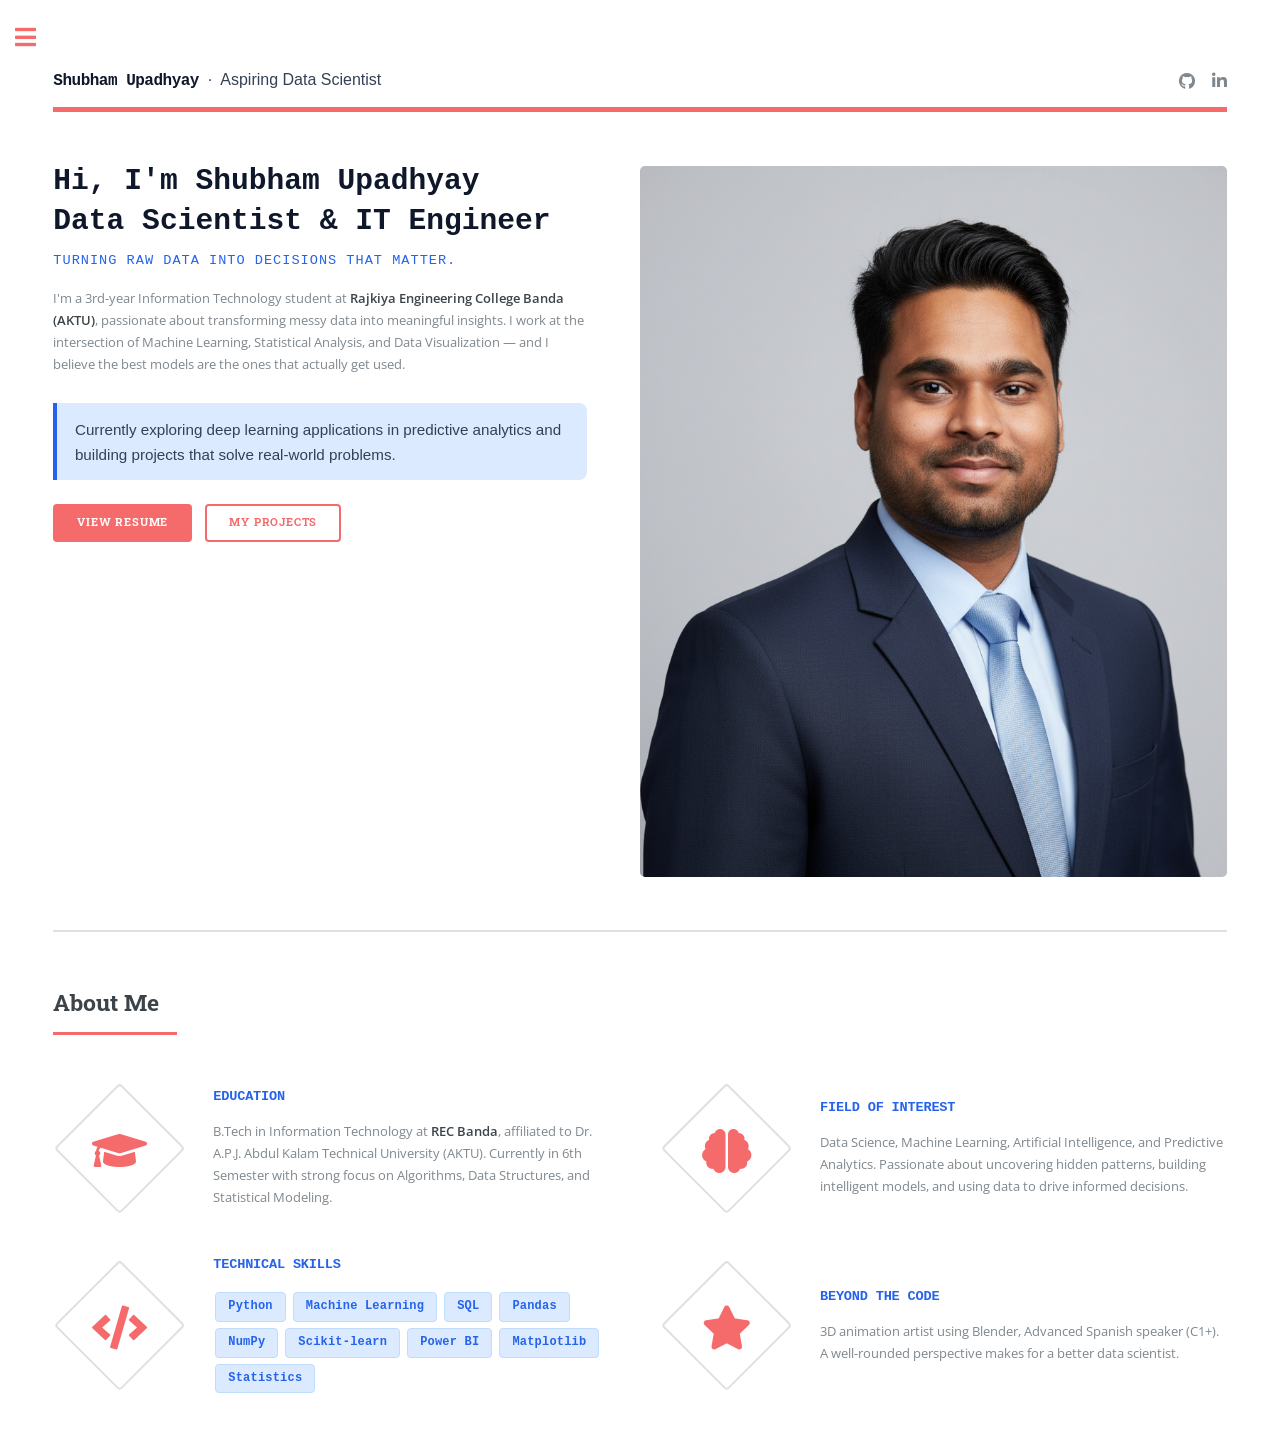
==== commit b95503c3: "index.html" ====
--- a/index.html
+++ b/index.html
@@ -1,7 +1,7 @@
 <!DOCTYPE HTML>
 <html>
 <head>
-	<title>Shubham Upadhyay | Data Scientist</title>
+	<title>Shubham Upadhyay</title>
 	<meta charset="utf-8" />
 	<meta name="viewport" content="width=device-width, initial-scale=1, user-scalable=no" />
 	<link rel="stylesheet" href="assets/css/main.css" />
@@ -12,7 +12,7 @@
 		<div class="inner">
 
 			<header id="header">
-				<a href="index.html" class="logo"><strong>Shubham Upadhyay</strong> &nbsp;·&nbsp; Data Scientist</a>
+				<a href="index.html" class="logo"><strong>Shubham Upadhyay</strong> &nbsp;·&nbsp; Aspiring Data Scientist</a>
 				<ul class="icons">
 					<li><a href="https://github.com/crazyshubham" target="_blank" class="icon brands fa-github"><span class="label">GitHub</span></a></li>
 					<li><a href="https://www.linkedin.com/in/shubham-upadhyay-b064a9296" target="_blank" class="icon brands fa-linkedin-in"><span class="label">LinkedIn</span></a></li>
@@ -121,4 +121,4 @@
 <script src="assets/js/util.js"></script>
 <script src="assets/js/main.js"></script>
 </body>
-</html>+</html>
